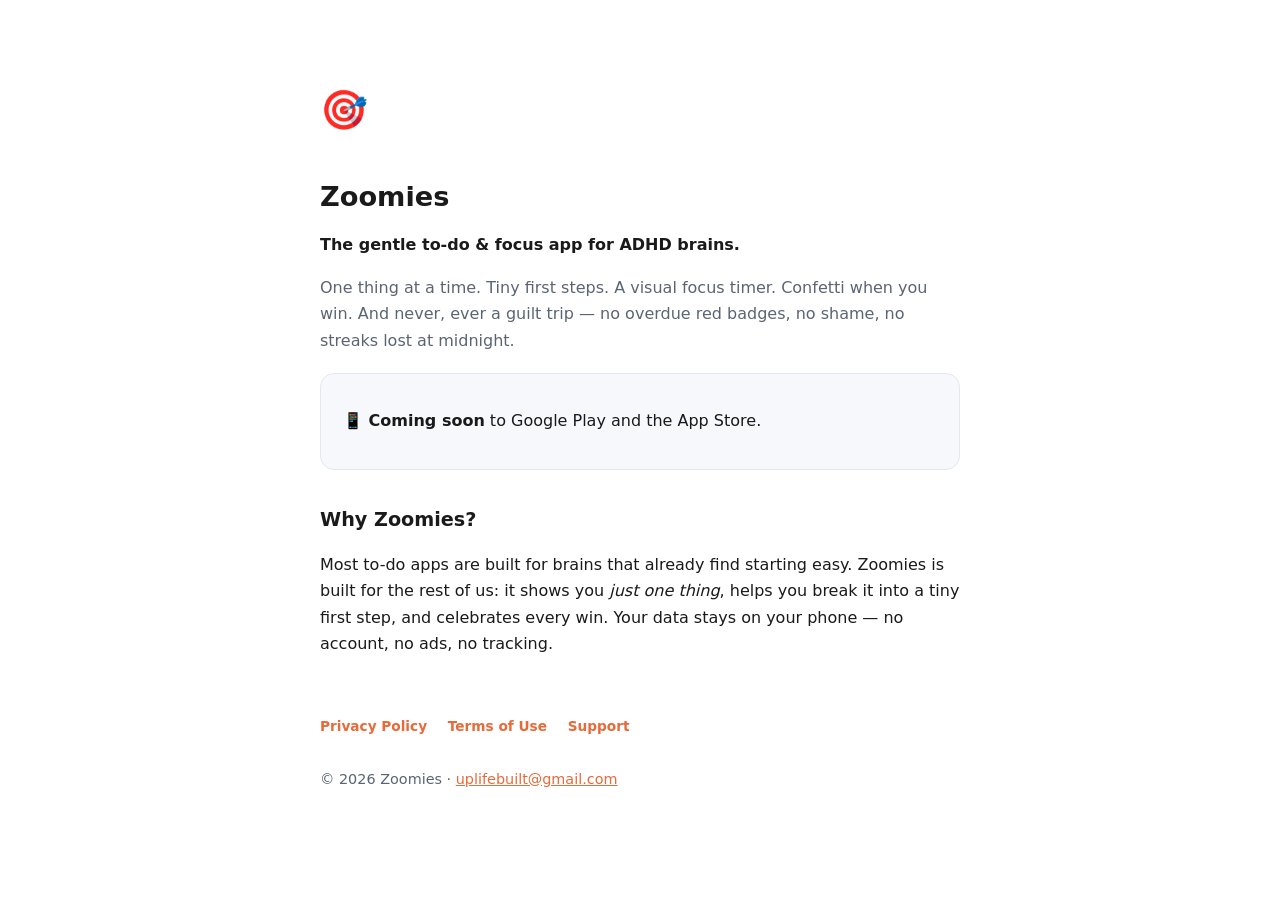
==== index.html @ f58e56eb "Zoomies site: landing, privacy policy, terms of use, support" ====
<!DOCTYPE html>
<html lang="en">
<head>
  <meta charset="utf-8">
  <meta name="viewport" content="width=device-width, initial-scale=1">
  <title>Zoomies — ADHD To-Do &amp; Focus</title>
  <meta name="description" content="Zoomies is a gentle to-do and focus app built for ADHD brains. One thing at a time, tiny steps, guilt-free.">
  <link rel="stylesheet" href="style.css">
</head>
<body>
  <p class="logo">🎯</p>
  <h1>Zoomies</h1>
  <p><strong>The gentle to-do &amp; focus app for ADHD brains.</strong></p>
  <p class="muted">One thing at a time. Tiny first steps. A visual focus timer.
  Confetti when you win. And never, ever a guilt trip — no overdue red badges,
  no shame, no streaks lost at midnight.</p>

  <div class="card">
    <p><strong>📱 Coming soon</strong> to Google Play and the App Store.</p>
  </div>

  <h2>Why Zoomies?</h2>
  <p>Most to-do apps are built for brains that already find starting easy.
  Zoomies is built for the rest of us: it shows you <em>just one thing</em>,
  helps you break it into a tiny first step, and celebrates every win.
  Your data stays on your phone — no account, no ads, no tracking.</p>

  <footer>
    <nav>
      <a href="privacy.html">Privacy Policy</a>
      <a href="terms.html">Terms of Use</a>
      <a href="support.html">Support</a>
    </nav>
    <p>© 2026 Zoomies · <a href="mailto:uplifebuilt@gmail.com">uplifebuilt@gmail.com</a></p>
  </footer>
</body>
</html>
---- style.css ----
:root {
  --bg: #ffffff;
  --text: #1a1a1a;
  --sub: #5b6572;
  --accent: #E86A38;
  --card: #F6F8FB;
  --border: #e3e8ee;
}
@media (prefers-color-scheme: dark) {
  :root {
    --bg: #0E1116;
    --text: #F2F5F9;
    --sub: #9AA5B1;
    --accent: #FF8A5C;
    --card: #171C24;
    --border: #262d38;
  }
}
* { box-sizing: border-box; }
body {
  font-family: -apple-system, BlinkMacSystemFont, "Segoe UI", system-ui, sans-serif;
  max-width: 680px;
  margin: 0 auto;
  padding: 40px 20px 80px;
  line-height: 1.65;
  color: var(--text);
  background: var(--bg);
}
h1 { font-size: 1.7em; line-height: 1.25; }
h2 { font-size: 1.2em; margin-top: 1.8em; }
a { color: var(--accent); }
nav { margin-bottom: 2.2em; font-size: 0.95em; }
nav a { margin-right: 1.2em; text-decoration: none; font-weight: 600; }
nav a:hover { text-decoration: underline; }
.muted { color: var(--sub); }
.card {
  background: var(--card);
  border: 1px solid var(--border);
  border-radius: 14px;
  padding: 18px 22px;
  margin: 1.2em 0;
}
footer { margin-top: 4em; font-size: 0.9em; color: var(--sub); }
.logo { font-size: 2.4em; }
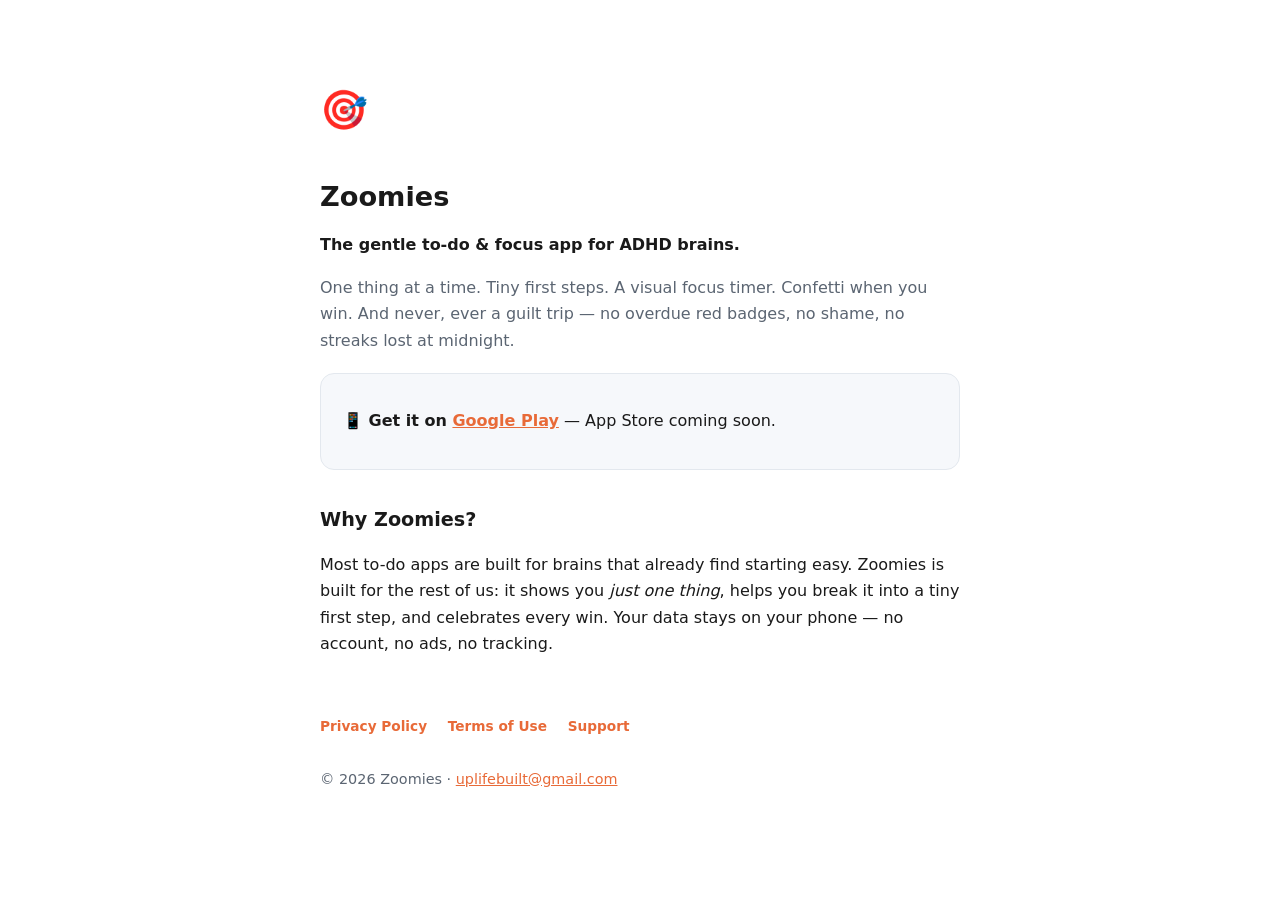
==== commit dd95fa25: "Home: link the live Google Play listing Co-Authored-By: Claude Fable 5 <noreply@anthropic.com> Claud" ====
--- a/index.html
+++ b/index.html
@@ -16,7 +16,8 @@
   no shame, no streaks lost at midnight.</p>
 
   <div class="card">
-    <p><strong>📱 Coming soon</strong> to Google Play and the App Store.</p>
+    <p><strong>📱 Get it on <a href="https://play.google.com/store/apps/details?id=com.uplifebuilt.zoomies">Google Play</a></strong>
+    — App Store coming soon.</p>
   </div>
 
   <h2>Why Zoomies?</h2>
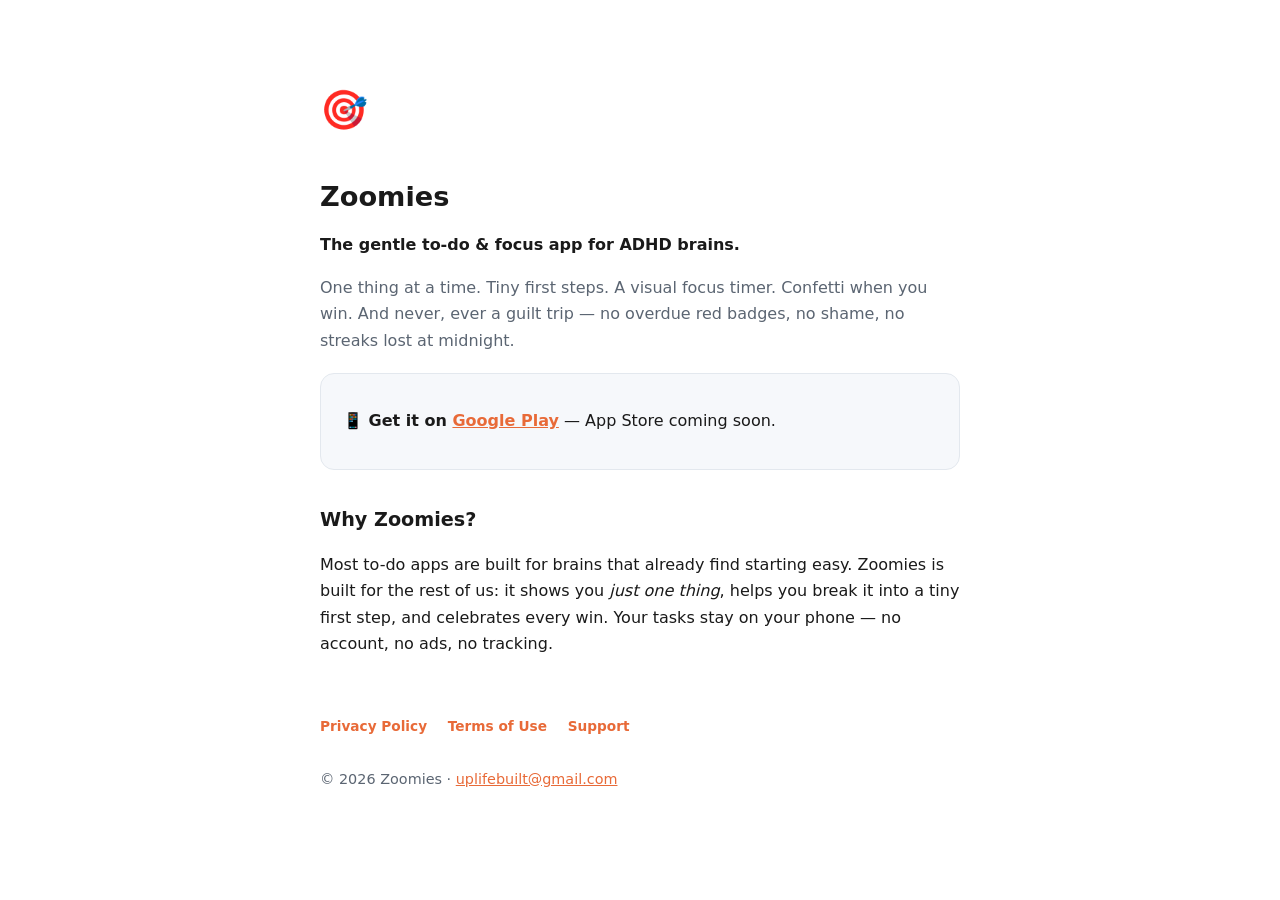
==== commit 541fe951: "Align data-on-device claims with privacy policy (tasks, not all data)" ====
--- a/index.html
+++ b/index.html
@@ -24,7 +24,7 @@
   <p>Most to-do apps are built for brains that already find starting easy.
   Zoomies is built for the rest of us: it shows you <em>just one thing</em>,
   helps you break it into a tiny first step, and celebrates every win.
-  Your data stays on your phone — no account, no ads, no tracking.</p>
+  Your tasks stay on your phone — no account, no ads, no tracking.</p>
 
   <footer>
     <nav>
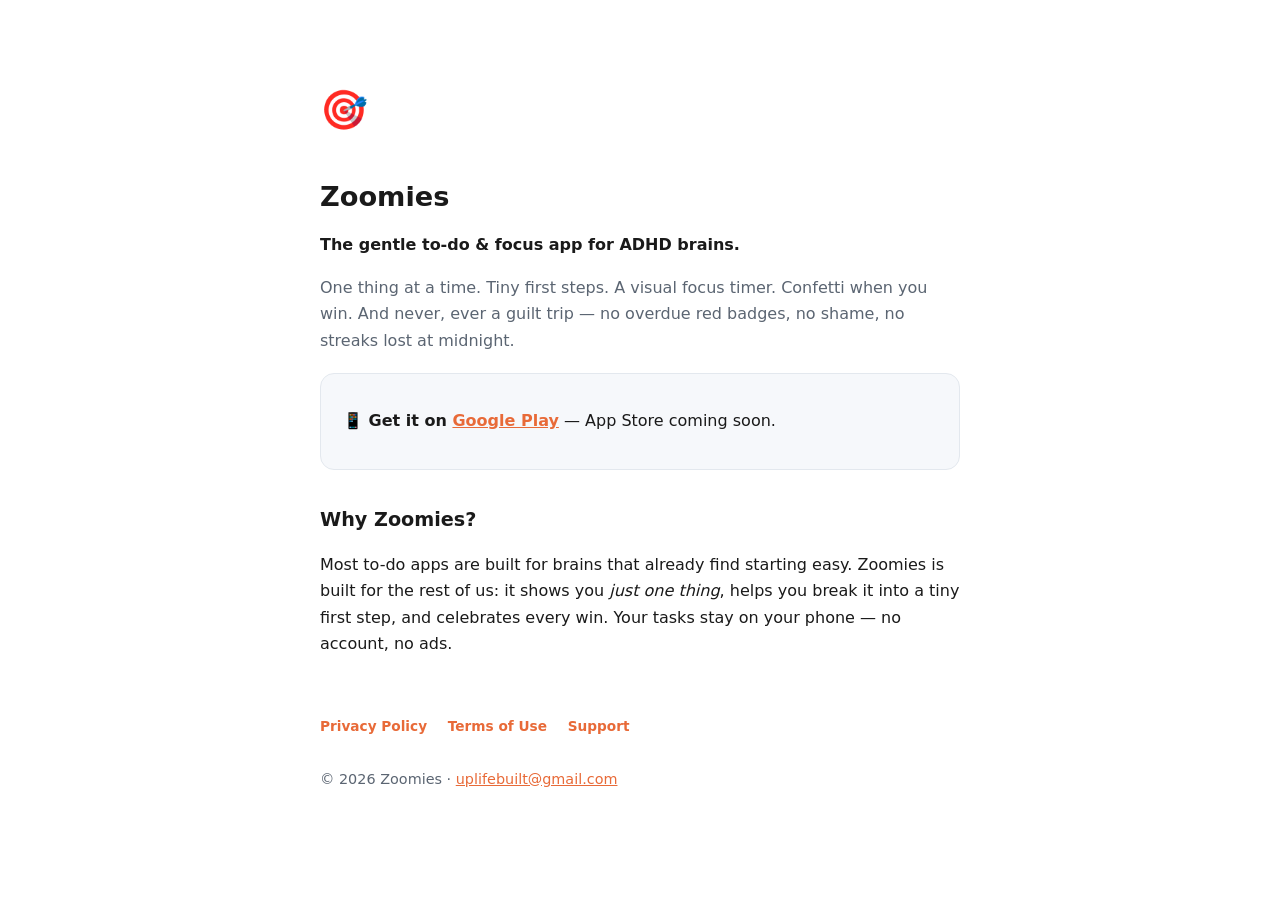
==== commit 616a0e8f: "Drop 'no tracking' from index tagline (analytics activation)" ====
--- a/index.html
+++ b/index.html
@@ -24,7 +24,7 @@
   <p>Most to-do apps are built for brains that already find starting easy.
   Zoomies is built for the rest of us: it shows you <em>just one thing</em>,
   helps you break it into a tiny first step, and celebrates every win.
-  Your tasks stay on your phone — no account, no ads, no tracking.</p>
+  Your tasks stay on your phone — no account, no ads.</p>
 
   <footer>
     <nav>
